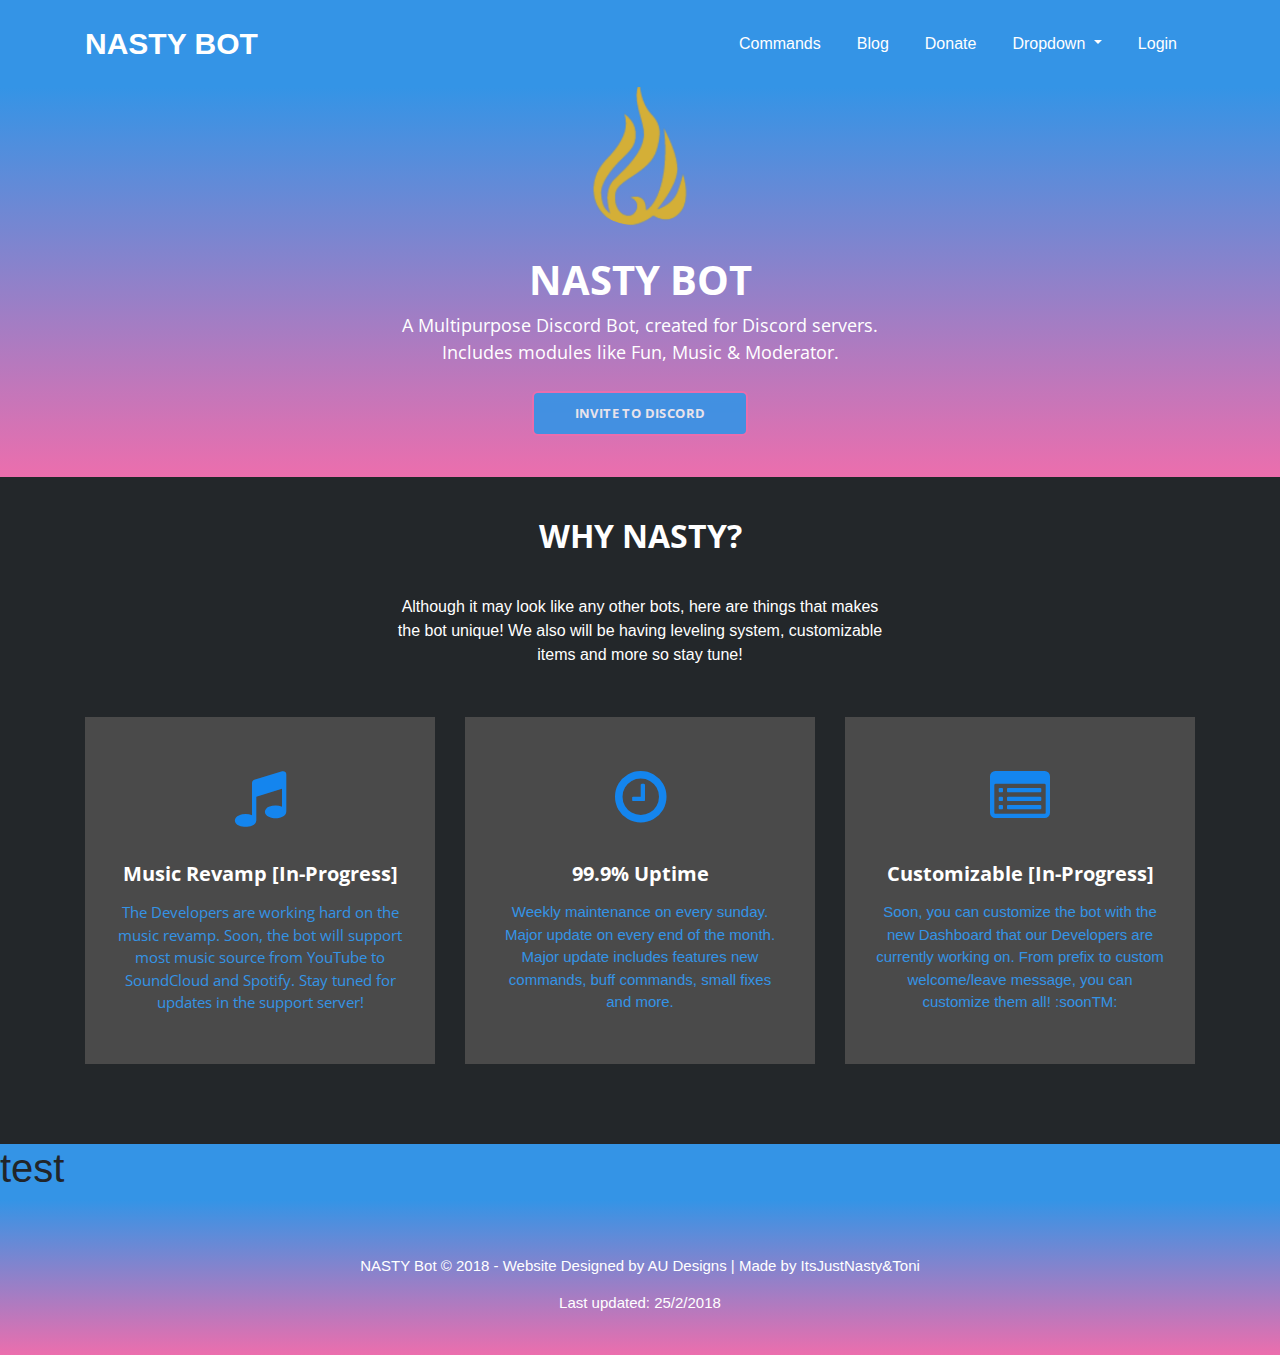
==== index.html @ 9ed525eb "Update index.html" ====
<!DOCTYPE html>
<html>

<head>
    <meta charset="utf-8">
    <meta name="viewport" content="width=device-width, initial-scale=1.0">
    <title>NASTY - DISCORD BOT</title>
    <link rel="stylesheet" href="assets/bootstrap/css/bootstrap.min.css">
    <link rel="stylesheet" href="assets/fonts/font-awesome.min.css">
    <link rel="stylesheet" href="https://fonts.googleapis.com/css?family=Open+Sans">
    <link rel="stylesheet" href="assets/css/Features-Boxed.css">
    <link rel="stylesheet" href="assets/css/Footer-Basic.css">
    <link rel="stylesheet" href="assets/css/Highlight-Blue.css">
    <link rel="stylesheet" href="https://cdnjs.cloudflare.com/ajax/libs/animate.css/3.5.2/animate.min.css">
    <link rel="stylesheet" href="assets/css/Navigation-Clean.css">
    <link rel="stylesheet" href="assets/css/styles.css">
</head>

<body>
    <div>
        <nav class="navbar navbar-light navbar-expand-md navigation-clean">
            <div class="container"><a class="navbar-brand" href="#" style="color:white;font-size:30px;">NASTY BOT</a><button class="navbar-toggler" data-toggle="collapse" data-target="#navcol-1"><span class="sr-only">Toggle navigation</span><span class="navbar-toggler-icon"></span></button>
                <div
                    class="collapse navbar-collapse" id="navcol-1">
                    <ul class="nav navbar-nav ml-auto">
                        <li class="nav-item" role="presentation"><a class="nav-link" href="commands.html" data-bs-hover-animate="flash" style="color:white;">Commands</a></li>
                        <li class="nav-item" role="presentation"><a class="nav-link" href="#" data-bs-hover-animate="flash" style="color:white;">Blog</a></li>
                        <li class="nav-item" role="presentation"><a class="nav-link" href="#" data-bs-hover-animate="flash" style="color:white;">Donate </a></li>
                        <li class="dropdown"><a class="dropdown-toggle nav-link dropdown-toggle" data-toggle="dropdown" aria-expanded="false" href="#" style="color:white;">Dropdown </a>
                            <div class="dropdown-menu" role="menu"><a class="dropdown-item" role="presentation" href="#">First Item</a><a class="dropdown-item" role="presentation" href="#">Second Item</a><a class="dropdown-item" role="presentation" href="#">Third Item</a></div>
                        </li>
                        <li class="nav-item" role="presentation"><a class="nav-link" data-bs-hover-animate="flash" style="color:white;" href="https://discordapp.com/oauth2/authorize?response_type=token&client_id=295292566855876611&scope=identify+guilds&redirect_uri=https://nastyybot.github.io/login.html">Login </a></li>
                    </ul>
            </div>
    </div>
    </nav>
    </div>
    <div class="highlight-blue" style="height:390px;padding:14px;"><img class="rounded-circle" src="assets/img/Nasty Logo.png" style="width:207px;margin:auto;display:block;padding:30px;height:205px;margin-top:-50px;">
        <h1 style="font-family:'Open Sans', sans-serif;/*margin:auto;*//*display:block;*/text-align:center;"><strong>NASTY BOT</strong></h1>
        <header></header>
        <div class="container">
            <div class="intro">
                <header></header>
                <p class="text-center" style="font-family:'Open Sans', sans-serif;color:white;font-size:18px;">A Multipurpose Discord Bot, created for Discord servers. Includes modules like Fun, Music &amp; Moderator.</p>
            </div>
            <div class="buttons"><a class="btn btn-primary btn-block" role="button" target="_blank" data-bs-hover-animate="bounce" style="margin:140px;width:216px;padding:14px;margin:auto;background-color:#3494E6;border-color:#EC6EAD;font-family:'Open Sans', sans-serif;" href="http://bit.ly/nasty_bot">INVITE to discord</a></div>
        </div>
    </div>
    <div class="features-boxed" style="background-color:#23272A;">
        <div class="container">
            <div class="intro">
                <h2 class="text-center" style="font-family:'Open Sans', sans-serif;color:white;">WHY NASTY?</h2>
                <p class="text-center" style="color:white;">Although it may look like any other bots, here are things that makes the bot unique! We also will be having leveling system, customizable items and more so stay tune!</p>
            </div>
            <div class="row justify-content-center features">
                <div class="col-sm-6 col-md-5 col-lg-4 item">
                    <div data-bs-hover-animate="bounce" class="box" style="background-color:#4a4a4a;"><i class="fa fa-music icon"></i>
                        <h3 class="name" style="color:white;font-family:'Open Sans', sans-serif;font-size:20px;">Music Revamp [In-Progress]</h3>
                        <p class="description" style="color:#3494E6;font-family:'Open Sans', sans-serif;">The Developers are working hard on the music revamp. Soon, the bot will support most music source from YouTube to SoundCloud and Spotify. Stay tuned for updates in the support server!</p>
                    </div>
                </div>
                <div class="col-sm-6 col-md-5 col-lg-4 item">
                    <div data-bs-hover-animate="bounce" class="box" style="background-color:#4a4a4a;"><i class="fa fa-clock-o icon"></i>
                        <h3 class="name" style="font-family:'Open Sans', sans-serif;font-size:20px;color:white;">99.9% Uptime</h3>
                        <p class="description" style="color:#3494E6;">Weekly maintenance on every sunday. Major update on every end of the month. Major update includes features new commands, buff commands, small fixes and more.</p>
                    </div>
                </div>
                <div class="col-sm-6 col-md-5 col-lg-4 item">
                    <div data-bs-hover-animate="bounce" class="box" style="background-color:#4a4a4a;"><i class="fa fa-list-alt icon"></i>
                        <h3 class="name" style="color:white;font-family:'Open Sans', sans-serif;font-size:20px;">Customizable [In-Progress]</h3>
                        <p class="description" style="color:#3494E6;">Soon, you can customize the bot with the new Dashboard that our Developers are currently working on. From prefix to custom welcome/leave message, you can customize them all! :soonTM:</p>
                    </div>
                </div>
            </div>
        </div>
    </div>
    <div style="background-color:#3494E6;">
        <h1>test</h1>
   
        <div class="footer-basic" style="background-color:#3494E6;">
            <footer>
                <p class="copyright" style="color:white;font-size:15px;">NASTY Bot © 2018 - Website Designed by AU Designs | Made by ItsJustNasty&Toni</p>
                <p class="copyright" style="color:white;font-size:15px;">Last updated: 25/2/2018</p>
            </footer>
        </div>
    </div>
    <script src="assets/js/jquery.min.js"></script>
    <script src="assets/bootstrap/js/bootstrap.min.js"></script>
    <script src="assets/js/bs-animation.js"></script>
</body>

</html>
---- assets/css/Features-Boxed.css ----
.features-boxed {
  color:#313437;
  background-color:#eef4f7;
}

.features-boxed p {
  color:#7d8285;
}

.features-boxed h2 {
  font-weight:bold;
  margin-bottom:40px;
  padding-top:40px;
  color:inherit;
}

@media (max-width:767px) {
  .features-boxed h2 {
    margin-bottom:25px;
    padding-top:25px;
    font-size:24px;
  }
}

.features-boxed .intro {
  font-size:16px;
  max-width:500px;
  margin:0 auto;
}

.features-boxed .intro p {
  margin-bottom:0;
}

.features-boxed .features {
  padding:50px 0;
}

.features-boxed .item {
  text-align:center;
}

.features-boxed .item .box {
  text-align:center;
  padding:30px;
  background-color:#fff;
  margin-bottom:30px;
}

.features-boxed .item .icon {
  font-size:60px;
  color:#1485ee;
  margin-top:20px;
  margin-bottom:35px;
}

.features-boxed .item .name {
  font-weight:bold;
  font-size:18px;
  margin-bottom:8px;
  margin-top:0;
  color:inherit;
}

.features-boxed .item .description {
  font-size:15px;
  margin-top:15px;
  margin-bottom:20px;
}
---- assets/css/Footer-Basic.css ----
.footer-basic {
  padding:40px 0;
  background:linear-gradient(#3494E6,#EC6EAD);
  color:#4b4c4d;
}

.footer-basic ul {
  padding:0;
  list-style:none;
  text-align:center;
  font-size:18px;
  line-height:1.6;
  margin-bottom:0;
}

.footer-basic li {
  padding:0 10px;
}

.footer-basic ul a {
  color:inherit;
  text-decoration:none;
  opacity:0.8;
}

.footer-basic ul a:hover {
  opacity:1;
}

.footer-basic .social {
  text-align:center;
  padding-bottom:25px;
}

.footer-basic .social > a {
  font-size:24px;
  width:40px;
  height:40px;
  line-height:40px;
  display:inline-block;
  text-align:center;
  border-radius:50%;
  border:1px solid #ccc;
  margin:0 8px;
  color:inherit;
  opacity:0.75;
}

.footer-basic .social > a:hover {
  opacity:0.9;
}

.footer-basic .copyright {
  margin-top:15px;
  text-align:center;
  font-size:13px;
  color:#aaa;
  margin-bottom:0;
}
---- assets/css/Highlight-Blue.css ----
.highlight-blue {
  color:#fff;
  background:linear-gradient(#3494E6,#EC6EAD);
  padding:50px 0;
}

.highlight-blue p {
  color:#c4d5ef;
  line-height:1.5;
}

.highlight-blue h2 {
  font-weight:normal;
  margin-bottom:25px;
  line-height:1.5;
  padding-top:0;
  margin-top:0;
  color:inherit;
}

.highlight-blue .intro {
  font-size:16px;
  max-width:500px;
  margin:0 auto 25px;
}

.highlight-blue .buttons {
  text-align:center;
}

.highlight-blue .buttons .btn {
  padding:16px 32px;
  margin:6px;
  border:none;
  background:none;
  box-shadow:none;
  text-shadow:none;
  opacity:0.9;
  text-transform:uppercase;
  font-weight:bold;
  font-size:13px;
  letter-spacing:0.4px;
  line-height:1;
}

.highlight-blue .buttons .btn:hover {
  opacity:1;
}

.highlight-blue .buttons .btn:active {
  transform:translateY(1px);
}

.highlight-blue .buttons .btn-primary, .highlight-blue .buttons .btn-primary:active {
  border:2px solid rgba(255,255,255,0.7);
  border-radius:6px;
  color:#ebeff1;
  box-shadow:none;
  text-shadow:none;
  padding:14px 24px;
  background:transparent;
  transition:background-color 0.25s;
}
---- assets/css/Navigation-Clean.css ----
.navigation-clean {
  background:#fff;
  padding-top:.75rem;
  padding-bottom:.75rem;
  color:#333;
  border-radius:0;
  box-shadow:none;
  border:none;
  margin-bottom:0;
}

@media (min-width:768px) {
  .navigation-clean {
    padding-top:1rem;
    padding-bottom:1rem;
    background:#3494E6;
  }
}

.navigation-clean .navbar-brand {
  font-weight:bold;
  color:inherit;
}

.navigation-clean .navbar-brand:hover {
  color:#222;
}

.navigation-clean .navbar-toggler {
  border-color:#ddd;
}

.navigation-clean .navbar-toggler:hover, .navigation-clean .navbar-toggler:focus {
  background:none;
}

.navigation-clean .navbar-toggler {
  color:#888;
}

.navigation-clean .navbar-collapse, .navigation-clean .form-inline {
  border-top-color:#ddd;
}

.navigation-clean.navbar-light .navbar-nav .nav-link.active, .navigation-clean.navbar-light .navbar-nav .nav-link.active:focus, .navigation-clean.navbar-light .navbar-nav .nav-link.active:hover {
  color:white;
  box-shadow:none;
  background:none;
  pointer-events:none;
}

.navigation-clean.navbar .navbar-nav .nav-link {
  padding-left:18px;
  padding-right:18px;
}

.navigation-clean.navbar-light .navbar-nav .nav-link {
  color:#465765;
}

.navigation-clean.navbar-light .navbar-nav .nav-link:focus, .navigation-clean.navbar-light .navbar-nav .nav-link:hover {
  color:white !important;
  background-color:transparent;
}

.navigation-clean .navbar-nav > li > .dropdown-menu {
  margin-top:-5px;
  box-shadow:none;
  background-color:#fff;
  border-radius:2px;
}

.navigation-clean .dropdown-menu .dropdown-item:focus, .navigation-clean .dropdown-menu .dropdown-item {
  line-height:2;
  color:#37434d;
}

.navigation-clean .dropdown-menu .dropdown-item:focus, .navigation-clean .dropdown-menu .dropdown-item:hover {
  background:#eee;
  color:inherit;
}
---- assets/css/styles.css ----
::-webkit-scrollbar {
    width: 15px;
}
::-webkit-scrollbar-track {
    background-color: #EC6EAD;
    border-left: 1px solid #c16763;
}
::-webkit-scrollbar-thumb {
    background-color: #3494E6;
}
::-webkit-scrollbar-thumb:hover {
  background-color: #3494E6;
}
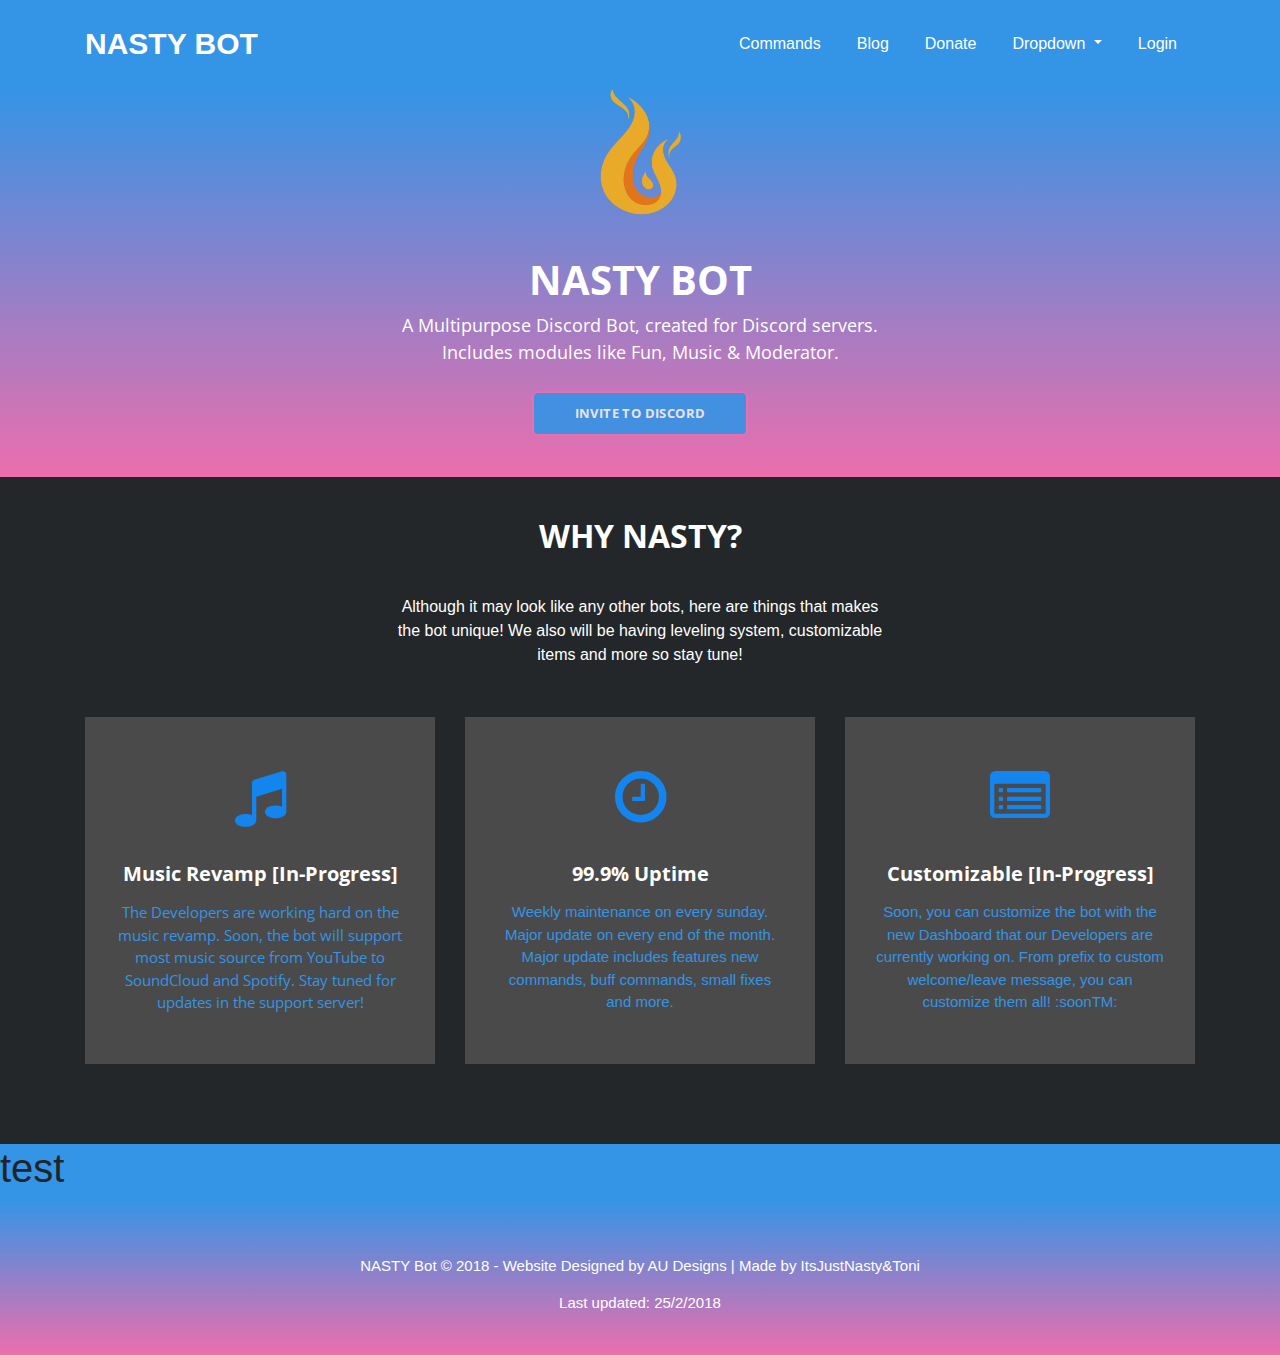
==== commit 861de41c: "Update index.html" ====
--- a/index.html
+++ b/index.html
@@ -5,6 +5,8 @@
     <meta charset="utf-8">
     <meta name="viewport" content="width=device-width, initial-scale=1.0">
     <title>NASTY - DISCORD BOT</title>
+    <link rel="icon" href="assets/img/Nasty Logo.png">
+    
     <link rel="stylesheet" href="assets/bootstrap/css/bootstrap.min.css">
     <link rel="stylesheet" href="assets/fonts/font-awesome.min.css">
     <link rel="stylesheet" href="https://fonts.googleapis.com/css?family=Open+Sans">
@@ -23,13 +25,13 @@
                 <div
                     class="collapse navbar-collapse" id="navcol-1">
                     <ul class="nav navbar-nav ml-auto">
-                        <li class="nav-item" role="presentation"><a class="nav-link" href="commands.html" data-bs-hover-animate="flash" style="color:white;">Commands</a></li>
+                        <li class="nav-item" role="presentation"><a class="nav-link" href="http://app.nasty.bz/commands" data-bs-hover-animate="flash" style="color:white;">Commands</a></li>
                         <li class="nav-item" role="presentation"><a class="nav-link" href="#" data-bs-hover-animate="flash" style="color:white;">Blog</a></li>
                         <li class="nav-item" role="presentation"><a class="nav-link" href="#" data-bs-hover-animate="flash" style="color:white;">Donate </a></li>
                         <li class="dropdown"><a class="dropdown-toggle nav-link dropdown-toggle" data-toggle="dropdown" aria-expanded="false" href="#" style="color:white;">Dropdown </a>
                             <div class="dropdown-menu" role="menu"><a class="dropdown-item" role="presentation" href="#">First Item</a><a class="dropdown-item" role="presentation" href="#">Second Item</a><a class="dropdown-item" role="presentation" href="#">Third Item</a></div>
                         </li>
-                        <li class="nav-item" role="presentation"><a class="nav-link" data-bs-hover-animate="flash" style="color:white;" href="https://discordapp.com/oauth2/authorize?response_type=token&client_id=295292566855876611&scope=identify+guilds&redirect_uri=https://nastyybot.github.io/login.html">Login </a></li>
+                        <li class="nav-item" role="presentation"><a class="nav-link" data-bs-hover-animate="flash" style="color:white;" href="https://discordapp.com/oauth2/authorize?response_type=token&client_id=295292566855876611&scope=identify+guilds&redirect_uri=http://app.nasty.bz/login.html">Login </a></li>
                     </ul>
             </div>
     </div>
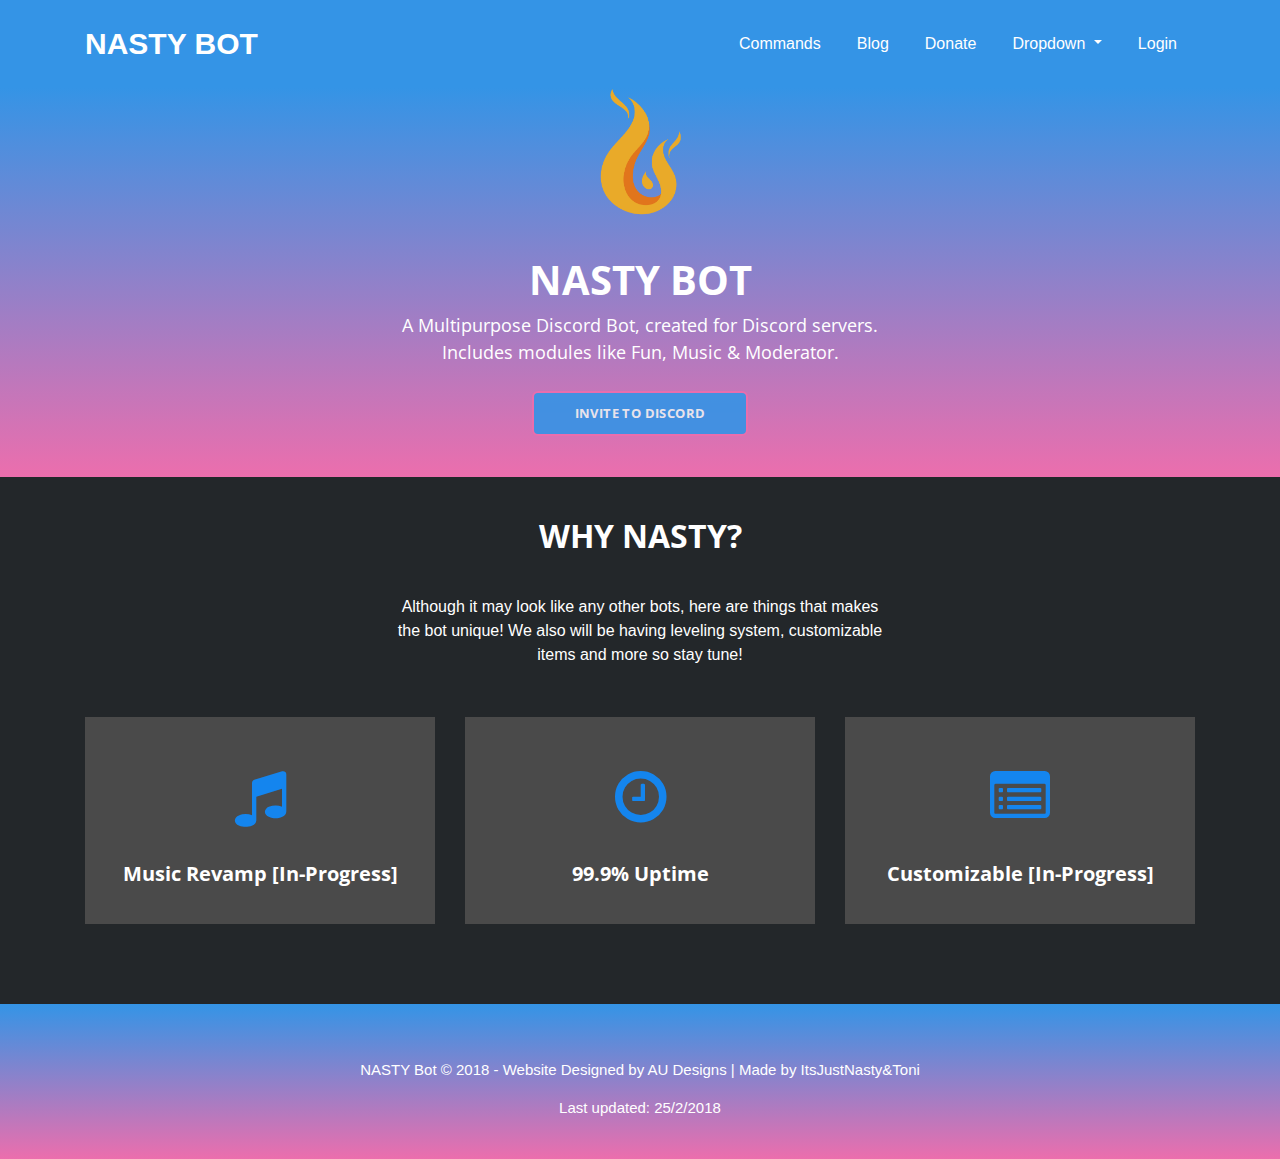
==== commit 8be98c5b: "Changed content" ====
--- a/index.html
+++ b/index.html
@@ -4,6 +4,14 @@
 <head>
     <meta charset="utf-8">
     <meta name="viewport" content="width=device-width, initial-scale=1.0">
+	<meta name="title" content="N A S T Y Website">
+	<meta name="description" content="Official Website for the Discord Bot, N A S T Y !">
+	<meta name="author" content="ItsJustNasty">
+	<meta name="image" content="http://app.nasty.bz/assets/img/Nasty%20Logo.png">
+	<meta name="theme-color" content="#00CC00">
+	<meta itemprop="name" content="N A S T Y">
+	<meta itemprop="description" content="The official website for the Discord Bot, N A S T Y !">
+	<meta itemprop="image" content="http://app.nasty.bz/assets/img/Nasty%20Logo.png">
     <title>NASTY - DISCORD BOT</title>
     <link rel="icon" href="assets/img/Nasty Logo.png">
     
@@ -31,7 +39,7 @@
                         <li class="dropdown"><a class="dropdown-toggle nav-link dropdown-toggle" data-toggle="dropdown" aria-expanded="false" href="#" style="color:white;">Dropdown </a>
                             <div class="dropdown-menu" role="menu"><a class="dropdown-item" role="presentation" href="#">First Item</a><a class="dropdown-item" role="presentation" href="#">Second Item</a><a class="dropdown-item" role="presentation" href="#">Third Item</a></div>
                         </li>
-                        <li class="nav-item" role="presentation"><a class="nav-link" data-bs-hover-animate="flash" style="color:white;" href="https://discordapp.com/oauth2/authorize?response_type=token&client_id=295292566855876611&scope=identify+guilds&redirect_uri=http://app.nasty.bz/login.html">Login </a></li>
+                        <li class="nav-item" role="presentation"><a class="nav-link" data-bs-hover-animate="flash" style="color:white;" href="https://discordapp.com/oauth2/authorize?response_type=token&client_id=295292566855876611&scope=identify+guilds&redirect_uri=https://nastyybot.github.io/login.html">Login </a></li>
                     </ul>
             </div>
     </div>
@@ -58,26 +66,23 @@
                 <div class="col-sm-6 col-md-5 col-lg-4 item">
                     <div data-bs-hover-animate="bounce" class="box" style="background-color:#4a4a4a;"><i class="fa fa-music icon"></i>
                         <h3 class="name" style="color:white;font-family:'Open Sans', sans-serif;font-size:20px;">Music Revamp [In-Progress]</h3>
-                        <p class="description" style="color:#3494E6;font-family:'Open Sans', sans-serif;">The Developers are working hard on the music revamp. Soon, the bot will support most music source from YouTube to SoundCloud and Spotify. Stay tuned for updates in the support server!</p>
-                    </div>
+                         </div>
                 </div>
                 <div class="col-sm-6 col-md-5 col-lg-4 item">
                     <div data-bs-hover-animate="bounce" class="box" style="background-color:#4a4a4a;"><i class="fa fa-clock-o icon"></i>
                         <h3 class="name" style="font-family:'Open Sans', sans-serif;font-size:20px;color:white;">99.9% Uptime</h3>
-                        <p class="description" style="color:#3494E6;">Weekly maintenance on every sunday. Major update on every end of the month. Major update includes features new commands, buff commands, small fixes and more.</p>
-                    </div>
+                         </div>
                 </div>
                 <div class="col-sm-6 col-md-5 col-lg-4 item">
                     <div data-bs-hover-animate="bounce" class="box" style="background-color:#4a4a4a;"><i class="fa fa-list-alt icon"></i>
                         <h3 class="name" style="color:white;font-family:'Open Sans', sans-serif;font-size:20px;">Customizable [In-Progress]</h3>
-                        <p class="description" style="color:#3494E6;">Soon, you can customize the bot with the new Dashboard that our Developers are currently working on. From prefix to custom welcome/leave message, you can customize them all! :soonTM:</p>
-                    </div>
+                        </div>
                 </div>
             </div>
         </div>
     </div>
     <div style="background-color:#3494E6;">
-        <h1>test</h1>
+  
    
         <div class="footer-basic" style="background-color:#3494E6;">
             <footer>
